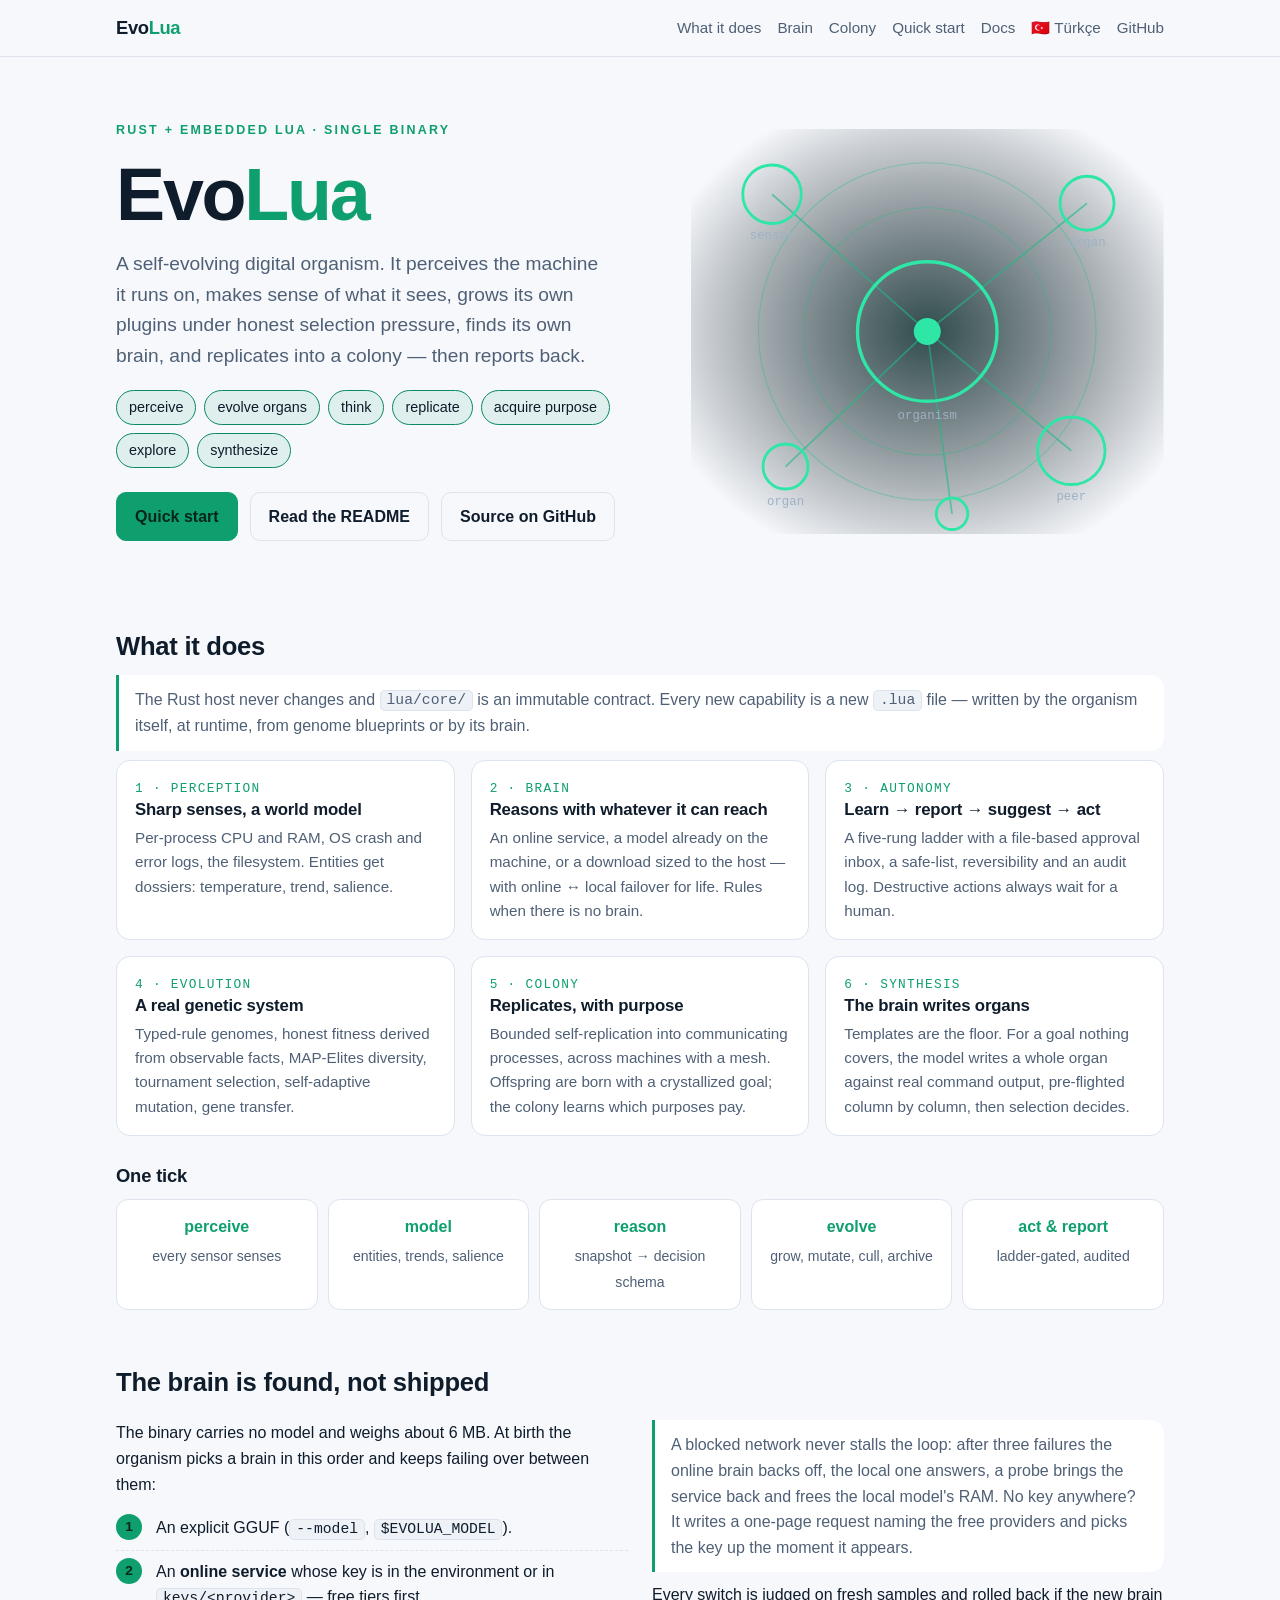
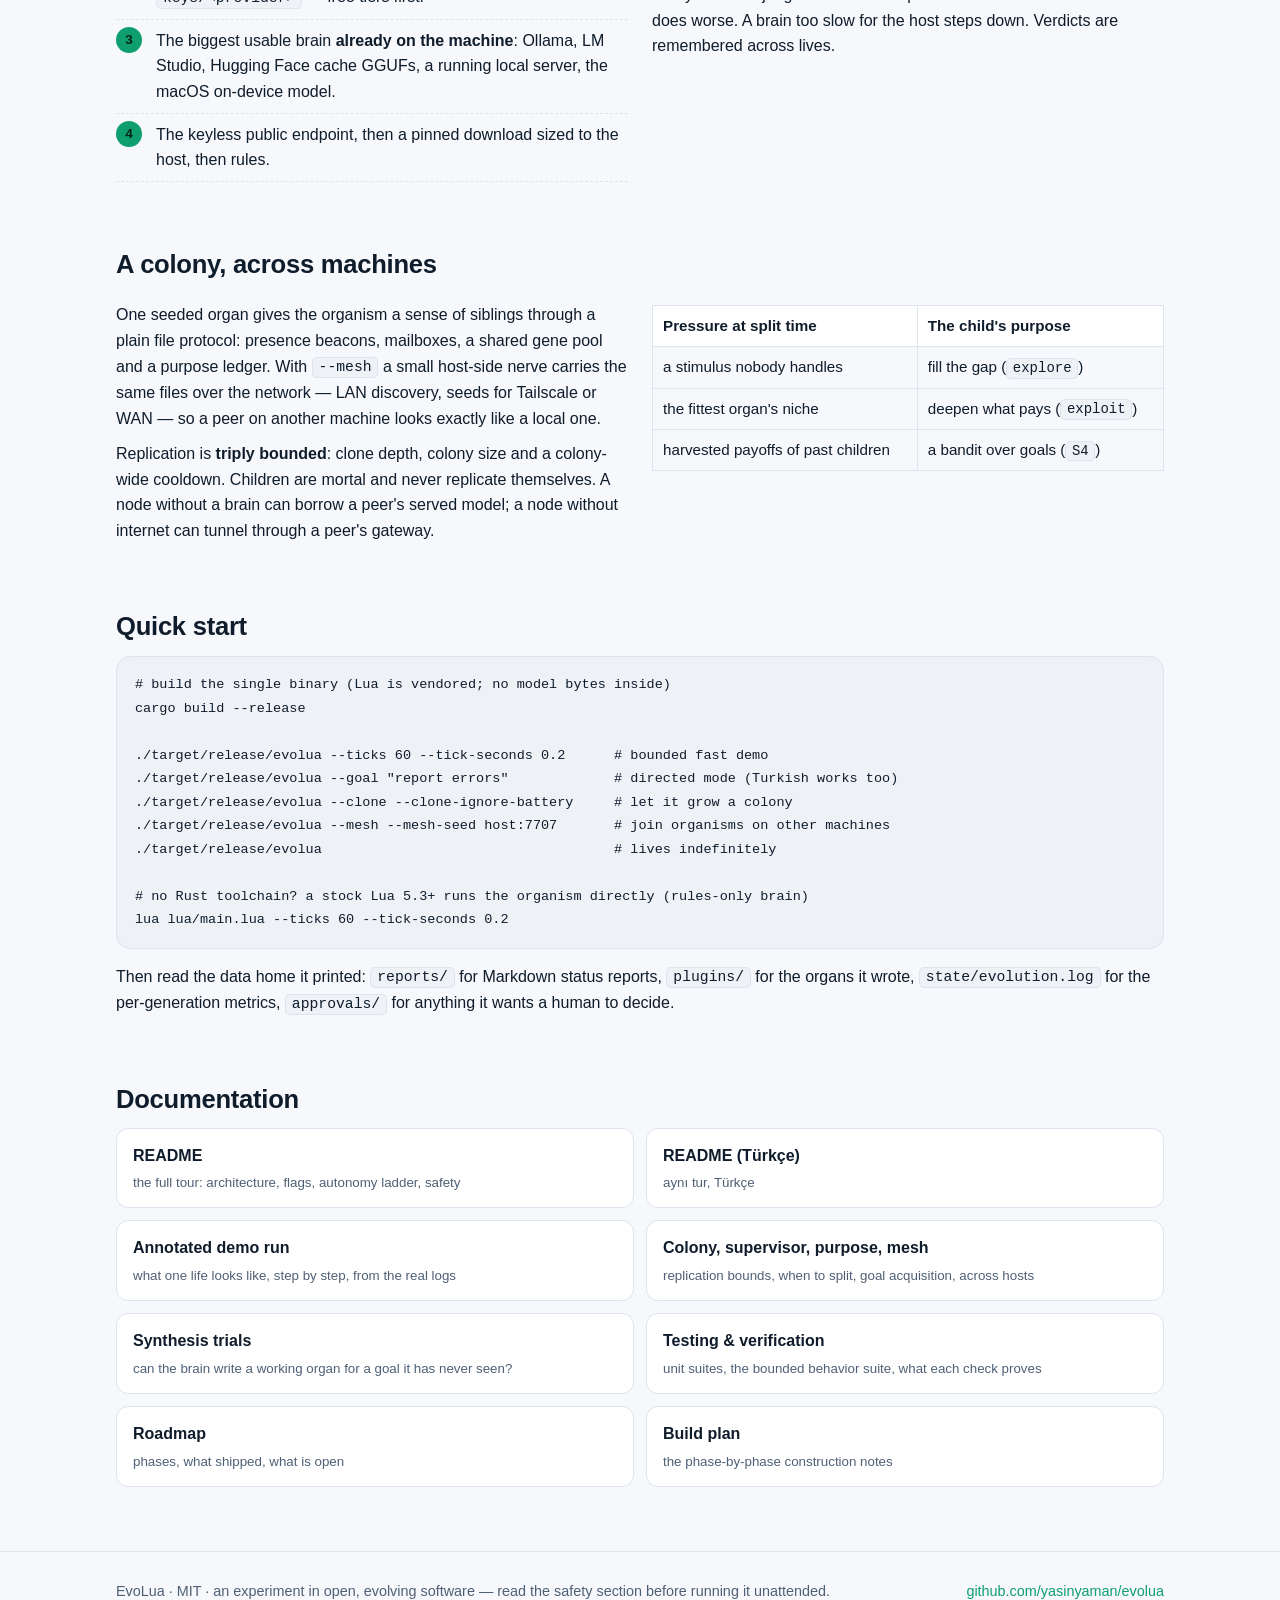
==== site/index.html @ dc149f91 "site: GitHub Pages — landing page + rendered READMEs and docs, published by Actions site/index.html " ====
<!doctype html>
<html lang="en">
<head>
<meta charset="utf-8">
<meta name="viewport" content="width=device-width, initial-scale=1">
<title>EvoLua — a self-evolving Lua organism</title>
<meta name="description" content="EvoLua perceives its host, builds a world model, reasons with whatever brain it can reach, grows its own Lua organs under honest selection, replicates into a colony across machines, and ships as one small binary.">
<meta property="og:title" content="EvoLua — a self-evolving Lua organism">
<meta property="og:description" content="Rust host, embedded Lua organism, single binary. It grows its own organs, finds its own brain, and replicates into a colony.">
<meta property="og:image" content="https://yasinyaman.github.io/evolua/assets/social-preview.png">
<meta name="twitter:card" content="summary_large_image">
<link rel="icon" href="favicon.svg" type="image/svg+xml">
<link rel="stylesheet" href="style.css">
</head>
<body>
<header class="top"><div class="wrap">
  <a class="brand" href="./">Evo<b>Lua</b></a>
  <nav class="nav">
    <a href="#what">What it does</a>
    <a href="#brain">Brain</a>
    <a href="#colony">Colony</a>
    <a href="#start">Quick start</a>
    <a href="#docs">Docs</a>
    <a href="readme.tr.html">🇹🇷 Türkçe</a>
    <a href="https://github.com/yasinyaman/evolua">GitHub</a>
  </nav>
</div></header>

<main class="wrap">
  <section class="hero">
    <div>
      <div class="kicker">Rust + embedded Lua · single binary</div>
      <h1>Evo<b>Lua</b></h1>
      <p class="lead">A self-evolving digital organism. It perceives the machine it runs on, makes sense of what it sees, grows its own plugins under honest selection pressure, finds its own brain, and replicates into a colony — then reports back.</p>
      <div class="tags">
        <span class="tag">perceive</span><span class="tag">evolve organs</span><span class="tag">think</span>
        <span class="tag">replicate</span><span class="tag">acquire purpose</span><span class="tag">explore</span><span class="tag">synthesize</span>
      </div>
      <div class="cta">
        <a class="btn primary" href="#start">Quick start</a>
        <a class="btn" href="readme.html">Read the README</a>
        <a class="btn" href="https://github.com/yasinyaman/evolua">Source on GitHub</a>
      </div>
    </div>
    <svg viewBox="0 0 420 360" role="img" aria-label="An organism at the centre with satellite organs and peers">
      <defs>
        <radialGradient id="g" cx="50%" cy="50%" r="60%"><stop offset="0" stop-color="#1b3a3a" stop-opacity=".9"/><stop offset="1" stop-color="#0b1420" stop-opacity="0"/></radialGradient>
      </defs>
      <rect width="420" height="360" fill="url(#g)"/>
      <g stroke="#1fb989" stroke-opacity=".35" fill="none">
        <circle cx="210" cy="180" r="150"/><circle cx="210" cy="180" r="110"/>
      </g>
      <g stroke="#1fb989" stroke-opacity=".6" stroke-width="1.5">
        <line x1="210" y1="180" x2="72" y2="58"/><line x1="210" y1="180" x2="352" y2="66"/>
        <line x1="210" y1="180" x2="338" y2="286"/><line x1="210" y1="180" x2="84" y2="300"/>
        <line x1="210" y1="180" x2="232" y2="342"/>
      </g>
      <circle cx="210" cy="180" r="62" fill="none" stroke="#2ee6a6" stroke-width="3"/>
      <circle cx="210" cy="180" r="12" fill="#2ee6a6"/>
      <g fill="none" stroke="#2ee6a6" stroke-width="2.5">
        <circle cx="72" cy="58" r="26"/><circle cx="352" cy="66" r="24"/>
        <circle cx="338" cy="286" r="30"/><circle cx="84" cy="300" r="20"/><circle cx="232" cy="342" r="14"/>
      </g>
      <g fill="#9fb0c4" font-family="ui-monospace, Menlo, monospace" font-size="11" text-anchor="middle">
        <text x="72" y="98">sensor</text><text x="352" y="104">organ</text><text x="338" y="330">peer</text>
        <text x="84" y="334">organ</text><text x="210" y="258">organism</text>
      </g>
    </svg>
  </section>

  <section id="what" class="section">
    <h2>What it does</h2>
    <p class="note">The Rust host never changes and <code>lua/core/</code> is an immutable contract. Every new capability is a new <code>.lua</code> file — written by the organism itself, at runtime, from genome blueprints or by its brain.</p>
    <div class="grid">
      <div class="card"><div class="n">1 · PERCEPTION</div><h3>Sharp senses, a world model</h3><p>Per-process CPU and RAM, OS crash and error logs, the filesystem. Entities get dossiers: temperature, trend, salience.</p></div>
      <div class="card"><div class="n">2 · BRAIN</div><h3>Reasons with whatever it can reach</h3><p>An online service, a model already on the machine, or a download sized to the host — with online ↔ local failover for life. Rules when there is no brain.</p></div>
      <div class="card"><div class="n">3 · AUTONOMY</div><h3>Learn → report → suggest → act</h3><p>A five-rung ladder with a file-based approval inbox, a safe-list, reversibility and an audit log. Destructive actions always wait for a human.</p></div>
      <div class="card"><div class="n">4 · EVOLUTION</div><h3>A real genetic system</h3><p>Typed-rule genomes, honest fitness derived from observable facts, MAP-Elites diversity, tournament selection, self-adaptive mutation, gene transfer.</p></div>
      <div class="card"><div class="n">5 · COLONY</div><h3>Replicates, with purpose</h3><p>Bounded self-replication into communicating processes, across machines with a mesh. Offspring are born with a crystallized goal; the colony learns which purposes pay.</p></div>
      <div class="card"><div class="n">6 · SYNTHESIS</div><h3>The brain writes organs</h3><p>Templates are the floor. For a goal nothing covers, the model writes a whole organ against real command output, pre-flighted column by column, then selection decides.</p></div>
    </div>

    <h3>One tick</h3>
    <div class="flow">
      <div class="step"><b>perceive</b><span>every sensor senses</span></div>
      <div class="step"><b>model</b><span>entities, trends, salience</span></div>
      <div class="step"><b>reason</b><span>snapshot → decision schema</span></div>
      <div class="step"><b>evolve</b><span>grow, mutate, cull, archive</span></div>
      <div class="step"><b>act &amp; report</b><span>ladder-gated, audited</span></div>
    </div>
  </section>

  <section id="brain" class="section">
    <h2>The brain is found, not shipped</h2>
    <div class="two">
      <div>
        <p>The binary carries no model and weighs about 6 MB. At birth the organism picks a brain in this order and keeps failing over between them:</p>
        <ol class="ladder">
          <li>An explicit GGUF (<code>--model</code>, <code>$EVOLUA_MODEL</code>).</li>
          <li>An <b>online service</b> whose key is in the environment or in <code>keys/&lt;provider&gt;</code> — free tiers first.</li>
          <li>The biggest usable brain <b>already on the machine</b>: Ollama, LM Studio, Hugging Face cache GGUFs, a running local server, the macOS on-device model.</li>
          <li>The keyless public endpoint, then a pinned download sized to the host, then rules.</li>
        </ol>
      </div>
      <div>
        <p class="note">A blocked network never stalls the loop: after three failures the online brain backs off, the local one answers, a probe brings the service back and frees the local model's RAM. No key anywhere? It writes a one-page request naming the free providers and picks the key up the moment it appears.</p>
        <p>Every switch is judged on fresh samples and rolled back if the new brain does worse. A brain too slow for the host steps down. Verdicts are remembered across lives.</p>
      </div>
    </div>
  </section>

  <section id="colony" class="section">
    <h2>A colony, across machines</h2>
    <div class="two">
      <div>
        <p>One seeded organ gives the organism a sense of siblings through a plain file protocol: presence beacons, mailboxes, a shared gene pool and a purpose ledger. With <code>--mesh</code> a small host-side nerve carries the same files over the network — LAN discovery, seeds for Tailscale or WAN — so a peer on another machine looks exactly like a local one.</p>
        <p>Replication is <b>triply bounded</b>: clone depth, colony size and a colony-wide cooldown. Children are mortal and never replicate themselves. A node without a brain can borrow a peer's served model; a node without internet can tunnel through a peer's gateway.</p>
      </div>
      <div>
        <table>
          <tr><th>Pressure at split time</th><th>The child's purpose</th></tr>
          <tr><td>a stimulus nobody handles</td><td>fill the gap (<code>explore</code>)</td></tr>
          <tr><td>the fittest organ's niche</td><td>deepen what pays (<code>exploit</code>)</td></tr>
          <tr><td>harvested payoffs of past children</td><td>a bandit over goals (<code>S4</code>)</td></tr>
        </table>
      </div>
    </div>
  </section>

  <section id="start" class="section">
    <h2>Quick start</h2>
<pre><code># build the single binary (Lua is vendored; no model bytes inside)
cargo build --release

./target/release/evolua --ticks 60 --tick-seconds 0.2      # bounded fast demo
./target/release/evolua --goal "report errors"             # directed mode (Turkish works too)
./target/release/evolua --clone --clone-ignore-battery     # let it grow a colony
./target/release/evolua --mesh --mesh-seed host:7707       # join organisms on other machines
./target/release/evolua                                    # lives indefinitely

# no Rust toolchain? a stock Lua 5.3+ runs the organism directly (rules-only brain)
lua lua/main.lua --ticks 60 --tick-seconds 0.2</code></pre>
    <p>Then read the data home it printed: <code>reports/</code> for Markdown status reports, <code>plugins/</code> for the organs it wrote, <code>state/evolution.log</code> for the per-generation metrics, <code>approvals/</code> for anything it wants a human to decide.</p>
  </section>

  <section id="docs" class="section">
    <h2>Documentation</h2>
    <div class="docs-list">
      <a href="readme.html"><b>README</b><small>the full tour: architecture, flags, autonomy ladder, safety</small></a>
      <a href="readme.tr.html"><b>README (Türkçe)</b><small>aynı tur, Türkçe</small></a>
      <a href="docs/DEMO.html"><b>Annotated demo run</b><small>what one life looks like, step by step, from the real logs</small></a>
      <a href="docs/COLONY.html"><b>Colony, supervisor, purpose, mesh</b><small>replication bounds, when to split, goal acquisition, across hosts</small></a>
      <a href="docs/TRIALS.html"><b>Synthesis trials</b><small>can the brain write a working organ for a goal it has never seen?</small></a>
      <a href="docs/TESTING.html"><b>Testing &amp; verification</b><small>unit suites, the bounded behavior suite, what each check proves</small></a>
      <a href="docs/ROADMAP.html"><b>Roadmap</b><small>phases, what shipped, what is open</small></a>
      <a href="docs/BUILD-PLAN.html"><b>Build plan</b><small>the phase-by-phase construction notes</small></a>
    </div>
  </section>
</main>

<footer><div class="wrap">
  <span>EvoLua · MIT · an experiment in open, evolving software — read the safety section before running it unattended.</span>
  <span><a href="https://github.com/yasinyaman/evolua">github.com/yasinyaman/evolua</a></span>
</div></footer>
</body>
</html>
---- site/style.css ----
/* EvoLua site — shared by the landing page and the rendered docs.
   Palette echoes docs/assets/social-preview.png: deep navy, mint accent. */
:root {
  --bg: #0b1420;
  --bg-2: #101c2b;
  --panel: #15243a;
  --line: #22344d;
  --text: #e6edf5;
  --muted: #9fb0c4;
  --accent: #2ee6a6;
  --accent-2: #1fb989;
  --code-bg: #0e1a29;
  --max: 1080px;
  --radius: 14px;
  --sans: "Inter", -apple-system, BlinkMacSystemFont, "Segoe UI", Roboto, Helvetica, Arial, sans-serif;
  --mono: "JetBrains Mono", "SFMono-Regular", Menlo, Consolas, monospace;
}
@media (prefers-color-scheme: light) {
  :root:not([data-theme="dark"]) {
    --bg: #f6f8fb; --bg-2: #ffffff; --panel: #ffffff; --line: #dde4ee;
    --text: #0f1c2b; --muted: #4f6076; --accent: #0f9f6e; --accent-2: #0c8a5f; --code-bg: #eef2f7;
  }
}
* { box-sizing: border-box; }
html { scroll-behavior: smooth; }
body {
  margin: 0; background: var(--bg); color: var(--text); font-family: var(--sans);
  line-height: 1.6; font-size: 16px; -webkit-font-smoothing: antialiased;
}
a { color: var(--accent); text-decoration: none; }
a:hover { text-decoration: underline; }
code, pre, kbd { font-family: var(--mono); font-size: 0.92em; }
code { background: var(--code-bg); border: 1px solid var(--line); border-radius: 5px; padding: 0.1em 0.4em; }
pre { background: var(--code-bg); border: 1px solid var(--line); border-radius: var(--radius); padding: 16px 18px; overflow-x: auto; }
pre code { background: none; border: 0; padding: 0; }
h1, h2, h3 { line-height: 1.2; letter-spacing: -0.01em; }
h2 { font-size: 1.6rem; margin: 2.6rem 0 0.8rem; }
h3 { font-size: 1.15rem; margin: 1.8rem 0 0.5rem; }
p { margin: 0.6rem 0; }
.wrap { max-width: var(--max); margin: 0 auto; padding: 0 16px; }

/* top bar */
.top { position: sticky; top: 0; z-index: 10; backdrop-filter: blur(10px);
  background: color-mix(in srgb, var(--bg) 82%, transparent); border-bottom: 1px solid var(--line); }
.top .wrap { display: flex; align-items: center; gap: 18px; height: 56px; }
.brand { font-weight: 800; font-size: 1.15rem; letter-spacing: -0.02em; color: var(--text); }
.brand b { color: var(--accent); }
.nav { margin-left: auto; display: flex; gap: 16px; flex-wrap: wrap; }
.nav a { color: var(--muted); font-size: 0.95rem; }
.nav a:hover { color: var(--text); text-decoration: none; }

/* hero */
.hero { padding: 64px 0 40px; display: grid; grid-template-columns: 1.15fr 1fr; gap: 32px; align-items: center; }
.kicker { color: var(--accent); font-weight: 700; letter-spacing: 0.18em; font-size: 0.78rem; text-transform: uppercase; }
.hero h1 { font-size: clamp(2.6rem, 6vw, 4.6rem); margin: 10px 0 8px; font-weight: 800; letter-spacing: -0.03em; }
.hero h1 b { color: var(--accent); font-weight: 800; }
.hero .lead { font-size: 1.2rem; color: var(--muted); max-width: 46ch; }
.tags { display: flex; flex-wrap: wrap; gap: 8px; margin: 18px 0 24px; }
.tag { border: 1px solid var(--accent-2); color: var(--text); background: color-mix(in srgb, var(--accent) 10%, transparent);
  border-radius: 999px; padding: 5px 12px; font-size: 0.9rem; }
.cta { display: flex; gap: 12px; flex-wrap: wrap; }
.btn { display: inline-block; padding: 11px 18px; border-radius: 10px; font-weight: 600; border: 1px solid var(--line); color: var(--text); }
.btn:hover { text-decoration: none; border-color: var(--accent-2); }
.btn.primary { background: var(--accent); color: #06261b; border-color: var(--accent); }
.hero svg { width: 100%; height: auto; display: block; }

/* sections */
.section { padding: 8px 0; }
.grid { display: grid; grid-template-columns: repeat(3, 1fr); gap: 16px; }
.card { background: var(--panel); border: 1px solid var(--line); border-radius: var(--radius); padding: 18px 18px 16px; }
.card h3 { margin: 0 0 6px; font-size: 1.05rem; }
.card p { margin: 0; color: var(--muted); font-size: 0.95rem; }
.card .n { color: var(--accent); font-family: var(--mono); font-size: 0.8rem; letter-spacing: 0.1em; }
.flow { display: grid; grid-template-columns: repeat(5, 1fr); gap: 10px; margin-top: 12px; }
.flow .step { background: var(--panel); border: 1px solid var(--line); border-radius: 12px; padding: 14px; text-align: center; }
.flow .step b { display: block; color: var(--accent); margin-bottom: 4px; }
.flow .step span { color: var(--muted); font-size: 0.88rem; }
.two { display: grid; grid-template-columns: 1fr 1fr; gap: 24px; align-items: start; }
.note { border-left: 3px solid var(--accent); background: var(--panel); border-radius: 0 var(--radius) var(--radius) 0; padding: 12px 16px; color: var(--muted); }
.ladder { list-style: none; padding: 0; margin: 10px 0; counter-reset: s; }
.ladder li { counter-increment: s; padding: 8px 0 8px 40px; position: relative; border-bottom: 1px dashed var(--line); }
.ladder li::before { content: counter(s); position: absolute; left: 0; top: 7px; width: 26px; height: 26px; border-radius: 50%;
  background: var(--accent); color: #06261b; font-weight: 700; font-size: 0.85rem; display: grid; place-items: center; }
table { border-collapse: collapse; width: 100%; margin: 12px 0; font-size: 0.95rem; }
th, td { border: 1px solid var(--line); padding: 8px 10px; text-align: left; vertical-align: top; }
th { background: var(--panel); }
.docs-list { display: grid; grid-template-columns: repeat(2, 1fr); gap: 12px; }
.docs-list a { display: block; background: var(--panel); border: 1px solid var(--line); border-radius: 12px; padding: 14px 16px; color: var(--text); }
.docs-list a:hover { border-color: var(--accent-2); text-decoration: none; }
.docs-list small { display: block; color: var(--muted); margin-top: 4px; }
footer { margin-top: 56px; padding: 28px 0 40px; border-top: 1px solid var(--line); color: var(--muted); font-size: 0.9rem; }
footer .wrap { display: flex; justify-content: space-between; gap: 16px; flex-wrap: wrap; }

/* rendered docs */
.doc { max-width: 860px; margin: 0 auto; padding: 32px 16px 60px; }
.doc h1 { font-size: 2.2rem; margin: 0 0 6px; }
.doc .crumbs { color: var(--muted); font-size: 0.9rem; margin-bottom: 20px; }
.doc blockquote { margin: 1rem 0; padding: 10px 16px; border-left: 3px solid var(--accent); background: var(--panel); color: var(--muted); border-radius: 0 10px 10px 0; }
.doc img { max-width: 100%; border-radius: 10px; }
.doc .toc { background: var(--panel); border: 1px solid var(--line); border-radius: var(--radius); padding: 10px 18px; margin: 10px 0 24px; font-size: 0.95rem; }
.doc .toc ul { margin: 4px 0; padding-left: 18px; }
.doc hr { border: 0; border-top: 1px solid var(--line); margin: 28px 0; }

@media (max-width: 820px) {
  .hero { grid-template-columns: 1fr; padding-top: 36px; }
  .grid, .docs-list, .two { grid-template-columns: 1fr; }
  .flow { grid-template-columns: repeat(2, 1fr); }
  .nav { gap: 12px; }
}
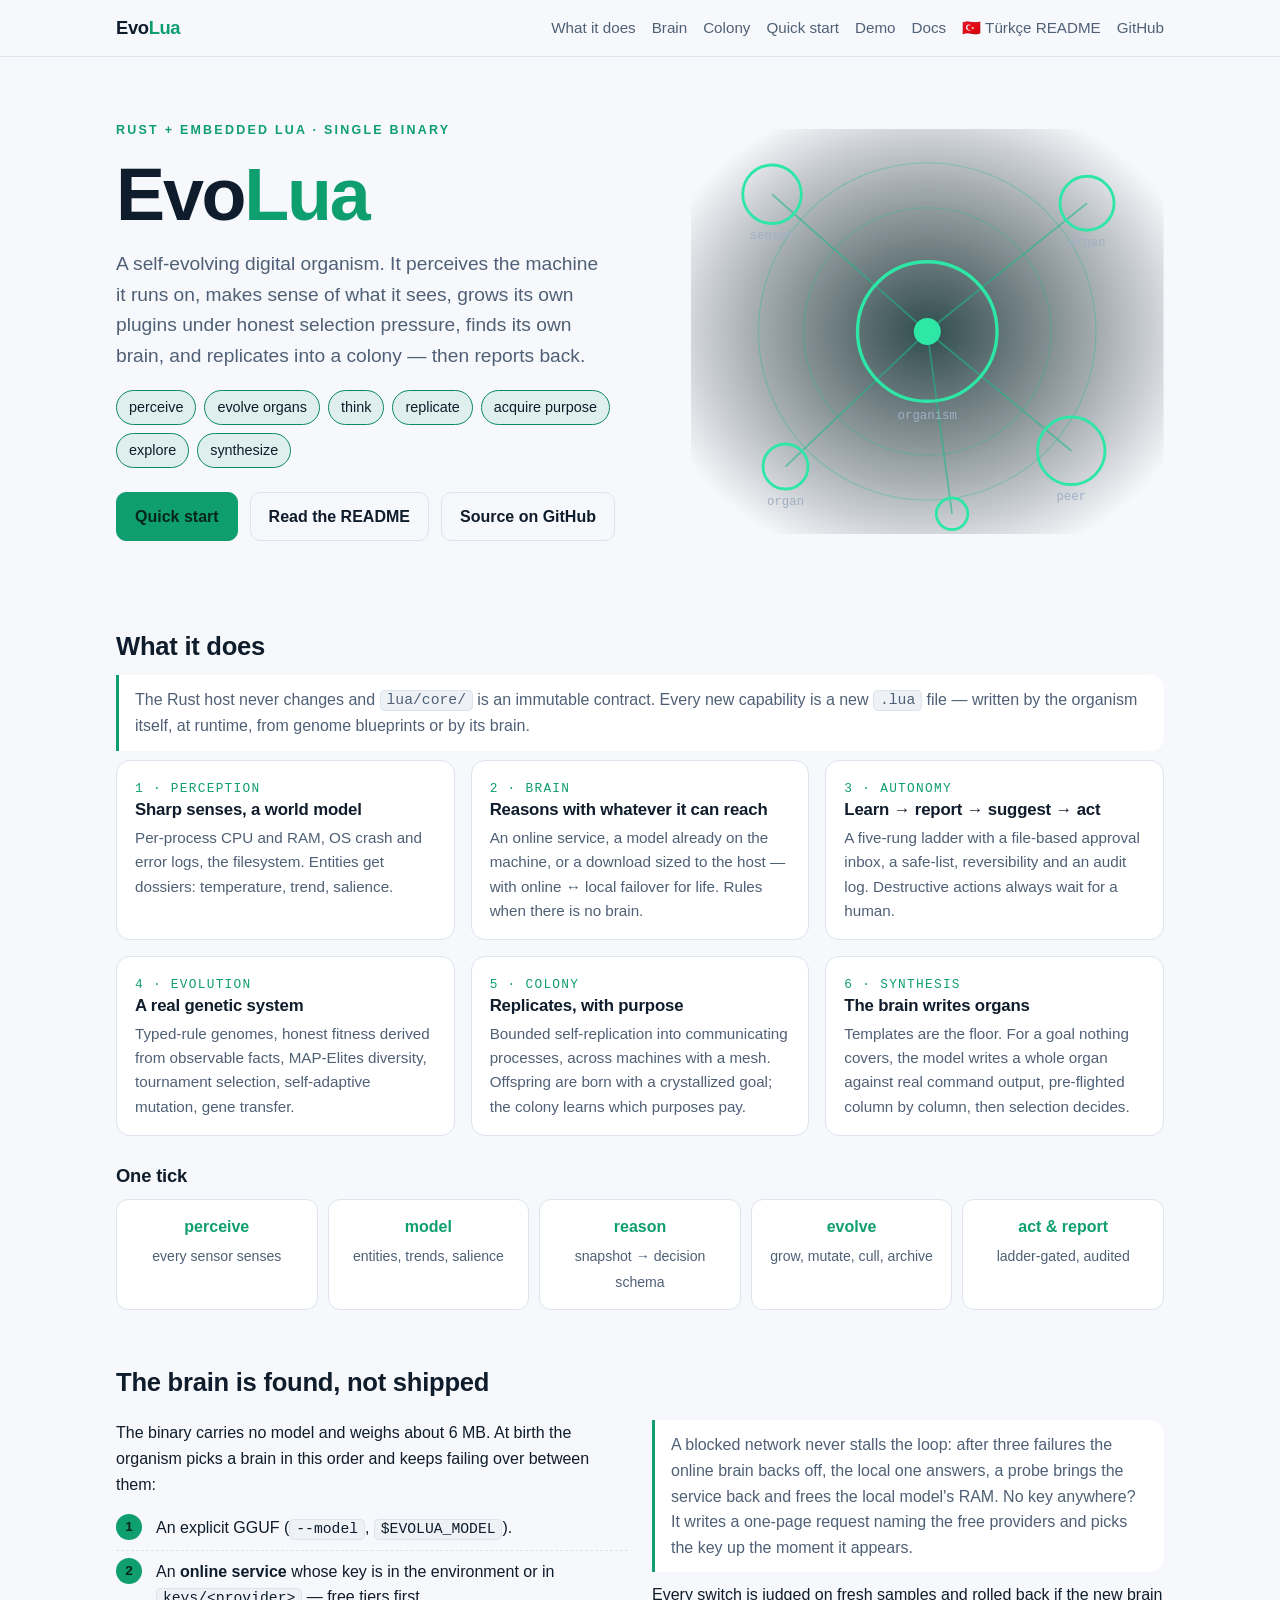
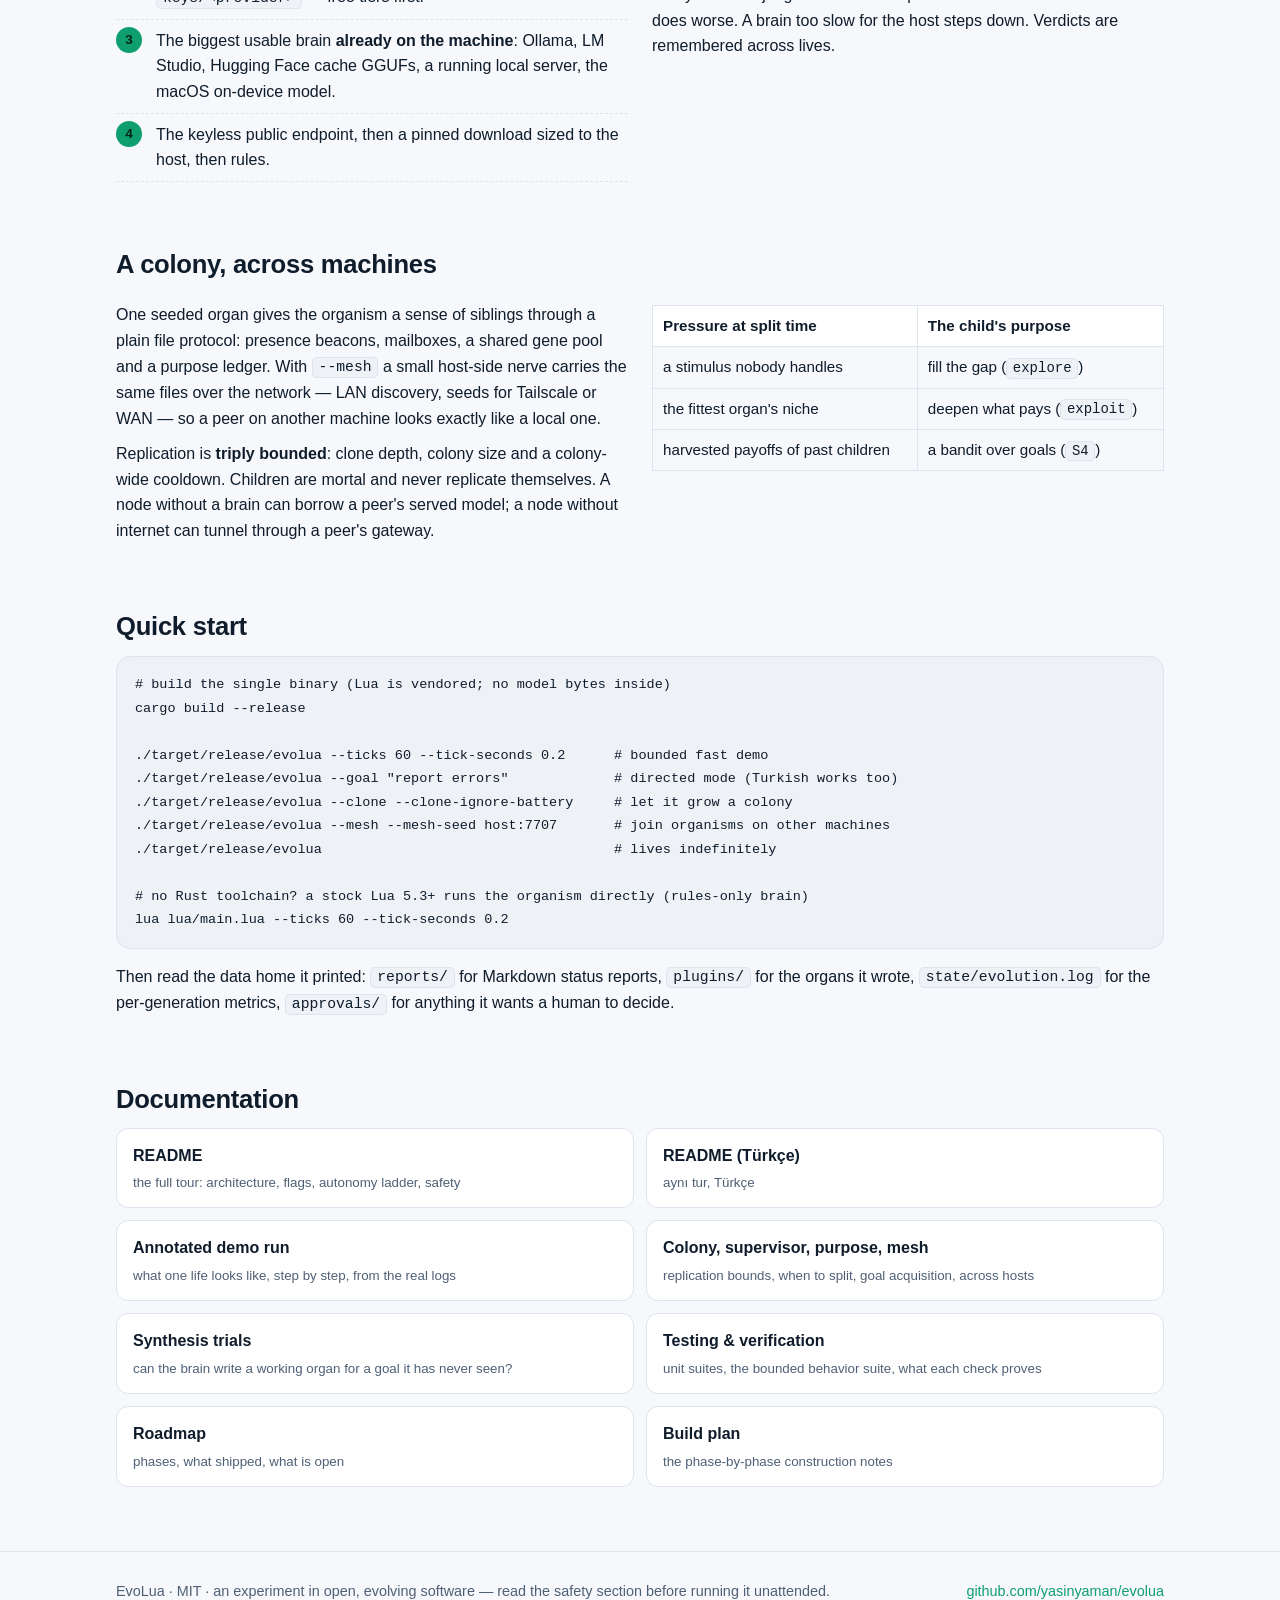
==== commit d6a46df9: "site: Demo in the landing-page menu; language-aware doc menus with a counterpart switch The landing " ====
--- a/site/index.html
+++ b/site/index.html
@@ -7,7 +7,7 @@
 <meta name="description" content="EvoLua perceives its host, builds a world model, reasons with whatever brain it can reach, grows its own Lua organs under honest selection, replicates into a colony across machines, and ships as one small binary.">
 <meta property="og:title" content="EvoLua — a self-evolving Lua organism">
 <meta property="og:description" content="Rust host, embedded Lua organism, single binary. It grows its own organs, finds its own brain, and replicates into a colony.">
-<meta property="og:image" content="https://yasinyaman.github.io/evolua/assets/social-preview.png">
+<meta property="og:image" content="https://yaman.dev/evolua/assets/social-preview.png">
 <meta name="twitter:card" content="summary_large_image">
 <link rel="icon" href="favicon.svg" type="image/svg+xml">
 <link rel="stylesheet" href="style.css">
@@ -20,8 +20,9 @@
     <a href="#brain">Brain</a>
     <a href="#colony">Colony</a>
     <a href="#start">Quick start</a>
+    <a href="docs/DEMO.html">Demo</a>
     <a href="#docs">Docs</a>
-    <a href="readme.tr.html">🇹🇷 Türkçe</a>
+    <a href="readme.tr.html">🇹🇷 Türkçe README</a>
     <a href="https://github.com/yasinyaman/evolua">GitHub</a>
   </nav>
 </div></header>
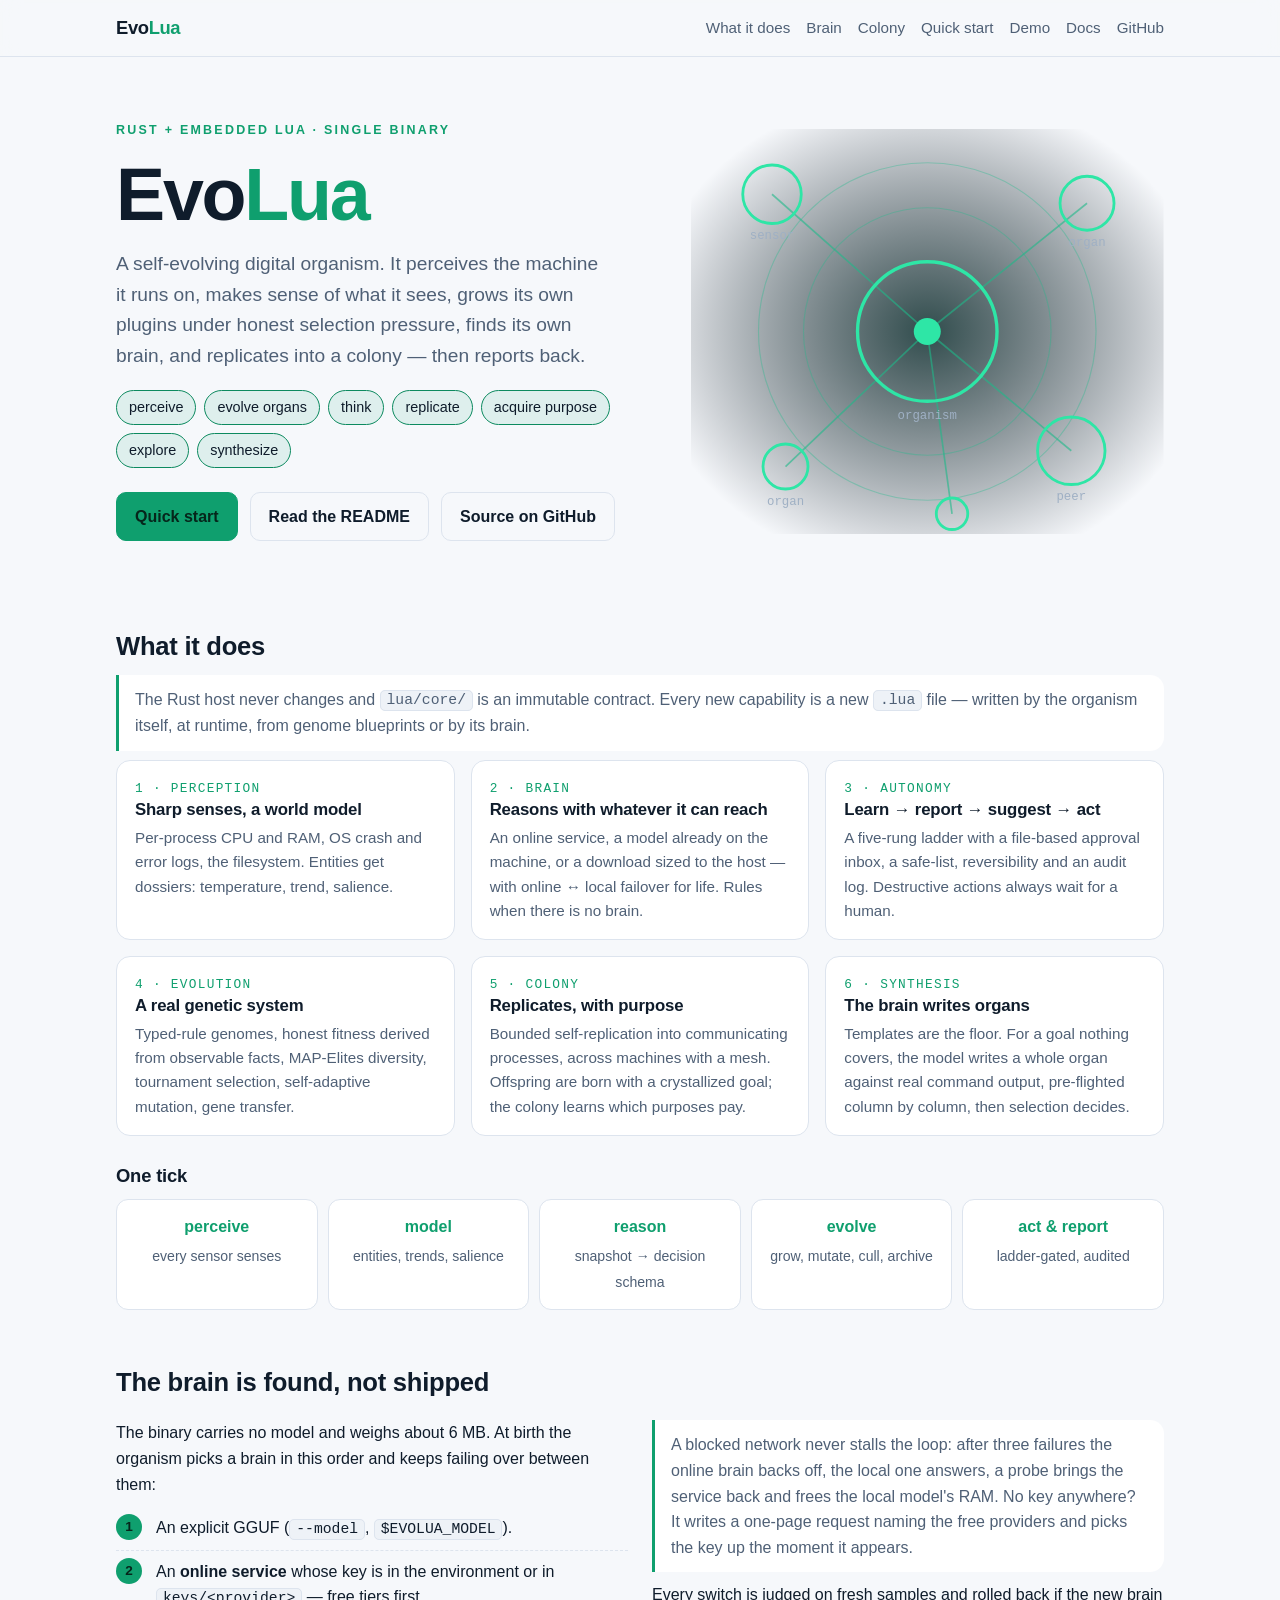
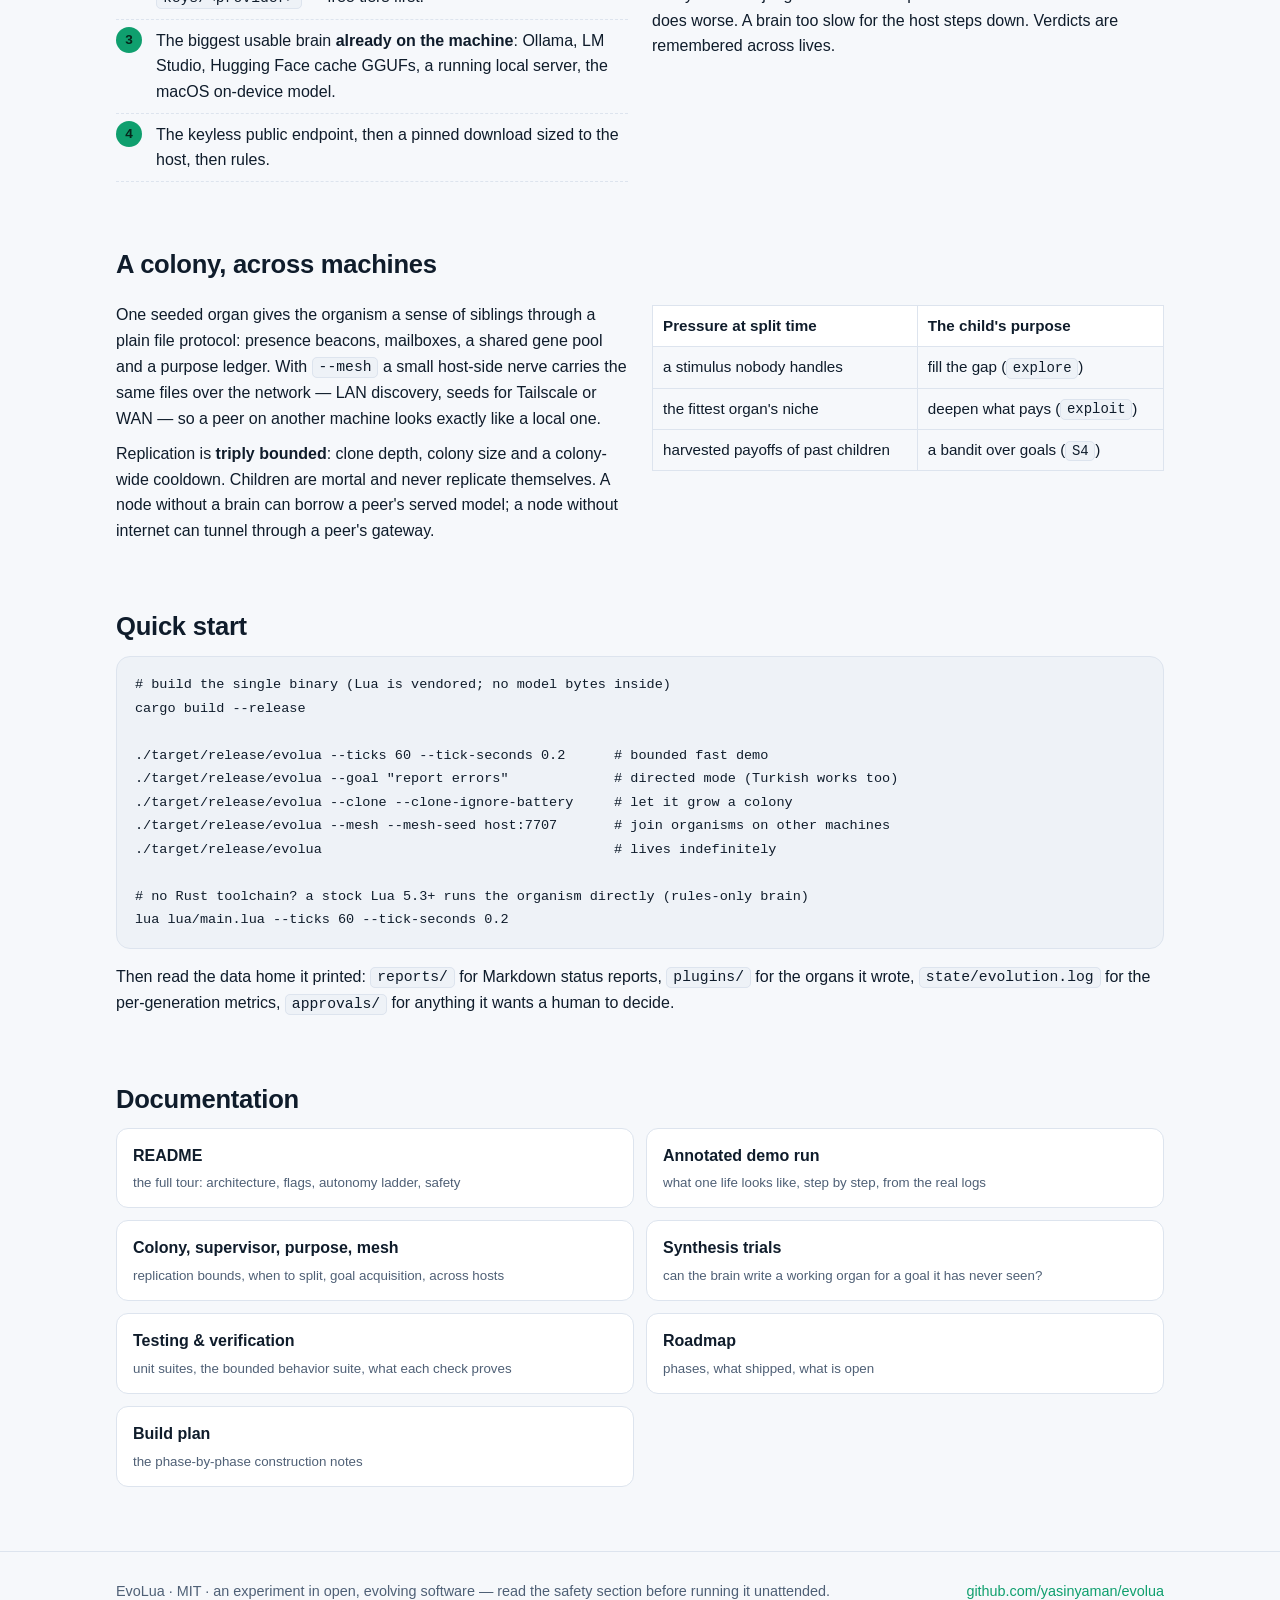
==== commit e2120c3e: "site: English only — drop the Turkish pages and the language switch README.tr.md and docs/*.tr.md st" ====
--- a/site/index.html
+++ b/site/index.html
@@ -22,7 +22,6 @@
     <a href="#start">Quick start</a>
     <a href="docs/DEMO.html">Demo</a>
     <a href="#docs">Docs</a>
-    <a href="readme.tr.html">🇹🇷 Türkçe README</a>
     <a href="https://github.com/yasinyaman/evolua">GitHub</a>
   </nav>
 </div></header>
@@ -148,7 +147,6 @@
     <h2>Documentation</h2>
     <div class="docs-list">
       <a href="readme.html"><b>README</b><small>the full tour: architecture, flags, autonomy ladder, safety</small></a>
-      <a href="readme.tr.html"><b>README (Türkçe)</b><small>aynı tur, Türkçe</small></a>
       <a href="docs/DEMO.html"><b>Annotated demo run</b><small>what one life looks like, step by step, from the real logs</small></a>
       <a href="docs/COLONY.html"><b>Colony, supervisor, purpose, mesh</b><small>replication bounds, when to split, goal acquisition, across hosts</small></a>
       <a href="docs/TRIALS.html"><b>Synthesis trials</b><small>can the brain write a working organ for a goal it has never seen?</small></a>
